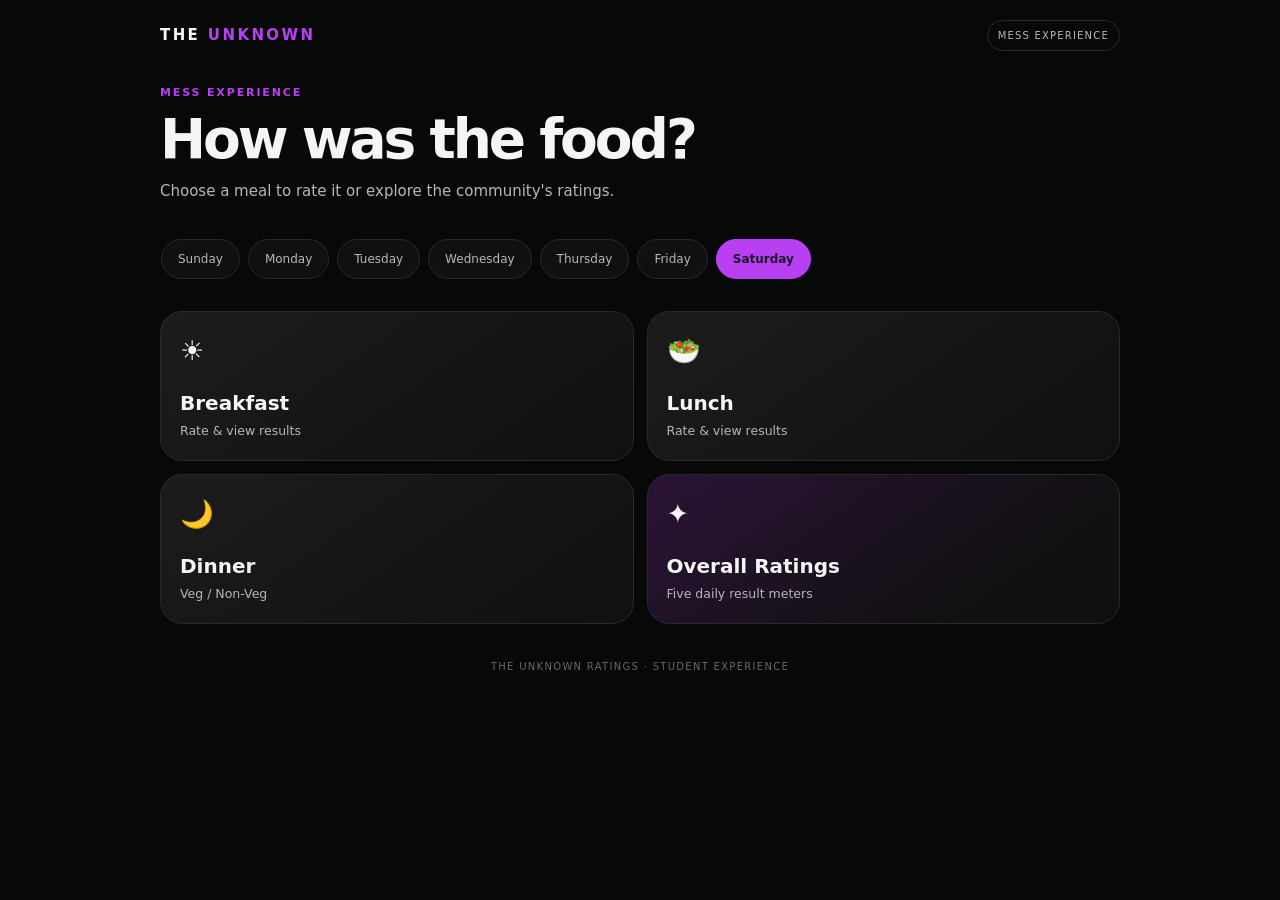
==== index.html @ 6942d3db "Add files via upload" ====
<!doctype html>
<html lang="en">
<head>
<meta charset="utf-8"><meta name="viewport" content="width=device-width,initial-scale=1">
<meta name="theme-color" content="#10121b">
<title>The Unknown Ratings — V2</title>
<link rel="stylesheet" href="styles.css"></head>
<body><div class="shell"><header><div class="brand">THE <span>UNKNOWN</span></div><div class="tag">MESS EXPERIENCE</div></header><main id="app"></main><div class="footer">THE UNKNOWN RATINGS · STUDENT EXPERIENCE</div></div>
<script src="app.js"></script></body></html>
---- styles.css ----
:root{--bg:#080808;--surface:#101010;--surface2:#1c1c1c;--line:#292929;--ink:#f5f5f5;--muted:#b7b7b7;--accent:#b83ff2;--blue:#00c995;--green:#00c995;--purple:#b83ff2;--r:22px}
*{box-sizing:border-box}body{margin:0;background:var(--bg);color:var(--ink);font:15px/1.5 Inter,system-ui,-apple-system,"Segoe UI",sans-serif;transition:background .3s}
body.cosmic,body.aurora{--bg:#080808;--surface:#101010;--surface2:#1c1c1c;--line:#292929;--accent:#b83ff2}
button,input,select,textarea{font:inherit}button{cursor:pointer;color:inherit}
.shell{width:min(100% - 28px,960px);margin:auto;padding:20px 0 50px}
header{display:flex;justify-content:space-between;align-items:center;margin-bottom:34px}
.brand{font-weight:900;letter-spacing:.16em}.brand span{color:var(--accent)}.tag{font-size:10px;letter-spacing:.12em;color:var(--muted);border:1px solid var(--line);padding:7px 10px;border-radius:30px}
.kicker{font-size:11px;letter-spacing:.17em;color:var(--accent);font-weight:850;text-transform:uppercase}
h1{font-size:clamp(35px,7vw,55px);line-height:1.02;letter-spacing:-.055em;margin:9px 0 12px}h2{font-size:22px;letter-spacing:-.03em;margin:0 0 5px}h3{margin:0;font-size:17px}
p{margin:0;color:var(--muted);line-height:1.6}.hero{margin-bottom:24px}
.days{display:flex;gap:8px;overflow-x:auto;overflow-y:hidden;padding:12px 1px 17px;margin-bottom:15px;scrollbar-width:none;-ms-overflow-style:none;overscroll-behavior-x:contain;scroll-behavior:smooth;touch-action:pan-x}.days::-webkit-scrollbar{display:none;width:0;height:0}
.day{flex:0 0 auto;border:1px solid var(--line);background:var(--surface);color:var(--muted);padding:10px 16px;border-radius:30px;font-size:12px}
.day.active{background:var(--accent);border-color:var(--accent);color:#171923;font-weight:850}
.grid{display:grid;grid-template-columns:repeat(2,minmax(0,1fr));gap:13px}
.tile{min-height:150px;padding:19px;text-align:left;border:1px solid var(--line);border-radius:var(--r);background:linear-gradient(145deg,var(--surface2),var(--surface));display:flex;flex-direction:column;justify-content:space-between;transition:transform .22s,border-color .22s;animation:enter .35s both}
.tile:hover{transform:translateY(-3px);border-color:var(--accent)}.tile .emoji{font-size:27px}.tile strong{font-size:20px}.tile small{display:block;color:var(--muted);margin-top:4px}
.tile.results{grid-column:auto;min-height:132px;flex-direction:column;align-items:flex-start;justify-content:space-between;gap:10px;background:linear-gradient(145deg,rgba(184,63,242,.20),var(--surface) 78%)}.tile.results .emoji{font-size:27px}.tile.results strong{display:block}
.panel{background:var(--surface);border:1px solid var(--line);border-radius:var(--r);padding:19px;margin:14px 0;animation:enter .3s both}
.row{display:flex;justify-content:space-between;align-items:center;gap:12px}.back{border:0;background:none;color:var(--muted);padding:5px 0 15px}.back:hover{color:var(--ink)}
.pill{border:1px solid var(--line);border-radius:30px;padding:6px 10px;color:var(--muted);font-size:10px;white-space:nowrap}
.choicegrid{display:grid;grid-template-columns:repeat(2,1fr);gap:12px}.choice{background:var(--surface);border:1px solid var(--line);border-radius:19px;text-align:left;padding:22px;min-height:135px;transition:.2s}.choice:hover{border-color:var(--accent);transform:translateY(-3px)}.choice span{display:block;font-size:28px;margin-bottom:15px}.choice small{display:block;color:var(--muted);margin-top:4px}
.meter-layout{display:grid;grid-template-columns:minmax(0,1.15fr) minmax(170px,.85fr);gap:clamp(14px,3vw,28px);align-items:center;margin-top:18px;padding:18px;background:#050505;border:1px solid #252525;border-radius:20px}
.meter{text-align:center;min-width:0;display:flex;flex-direction:column;align-items:center;justify-content:center}
.gauge{display:block;width:min(100%,370px);height:auto;overflow:visible;filter:drop-shadow(0 5px 16px rgba(0,0,0,.35))}
.number{font-size:34px;font-weight:850;fill:#fff;letter-spacing:-.04em}
.glabel{font-size:9px;font-weight:750;letter-spacing:.13em;fill:#aaa}
.votes{font-size:12px;color:#c4c4c4;margin-top:-2px;letter-spacing:.02em;font-variant-numeric:tabular-nums}
.legend{display:grid;gap:8px;width:100%;max-width:260px}
.legendline{display:grid;grid-template-columns:11px minmax(0,1fr) auto;gap:10px;align-items:center;font-size:12px;padding:9px 11px;border:1px solid #242424;background:#0c0c0c;border-radius:11px;color:#e8e8e8}
.legendline b{font-variant-numeric:tabular-nums;color:#fff;background:#202020;padding:3px 8px;border-radius:20px;min-width:43px;text-align:center}
.dot{width:10px;height:10px;border-radius:50%;box-shadow:0 0 10px currentColor}
.meter-track{stroke:#252525!important}
.meter-segment{filter:none}
.rating{border-top:1px solid var(--line);padding:16px 0}.rating:first-of-type{border-top:0}.rating-buttons{display:grid;grid-template-columns:repeat(4,minmax(0,1fr));gap:6px;margin-top:10px}
.rate{background:#080808;border:1px solid var(--line);border-radius:11px;color:var(--muted);padding:9px 2px;font-size:10px;min-height:49px;transition:transform .15s,background .15s,border-color .15s}.rate[data-v="1"]{--rate-color:#F45F82}.rate[data-v="2"]{--rate-color:#FFBE00}.rate[data-v="3"]{--rate-color:#00C995}.rate[data-v="4"]{--rate-color:#B83FF2}.rate.selected{background:var(--rate-color);color:#101014;border-color:var(--rate-color);font-weight:850;transform:scale(1.02)}
.primary{border:0;border-radius:30px;padding:12px 20px;background:var(--accent);color:#171923;font-weight:850}.primary:disabled{opacity:.4;cursor:not-allowed}.secondary{border:1px solid var(--line);background:var(--surface2);border-radius:30px;padding:9px 13px}
textarea,.field{width:100%;background:#080808;border:1px solid var(--line);color:var(--ink);border-radius:12px;padding:11px}
.admin-grid{display:grid;grid-template-columns:repeat(2,1fr);gap:12px}.adminbox{background:var(--bg);border:1px solid var(--line);border-radius:15px;padding:14px}.adminbox label{display:block;color:var(--muted);font-size:12px;margin:9px 0 4px}
.notice{font-size:11px;color:var(--muted);line-height:1.5}.review-box{margin-top:15px}.review-box h3{margin-bottom:10px}.review-box textarea{display:block;min-height:112px;resize:vertical}.review-meta{display:flex;justify-content:space-between;margin-top:6px}.mini-grid{display:grid;grid-template-columns:repeat(2,1fr);gap:10px}.mini{background:var(--surface2);border:1px solid var(--line);border-radius:14px;padding:13px}.mini b{display:block;font-size:18px}.mini span{font-size:11px;color:var(--muted)}
.empty{border:1px dashed var(--line);border-radius:14px;padding:20px;text-align:center;color:var(--muted)}
.footer{text-align:center;color:var(--muted);opacity:.55;font-size:10px;letter-spacing:.13em;margin-top:35px}
@keyframes enter{from{opacity:0;transform:translateY(9px)}to{opacity:1;transform:translateY(0)}}
@media(max-width:650px){.shell{width:calc(100% - 22px)}.grid{gap:9px}.tile{min-height:132px;padding:15px}.tile strong{font-size:18px}.panel{padding:15px}.meter-layout{grid-template-columns:1fr}.legend{max-width:390px;width:100%;margin:0 auto}.admin-grid{grid-template-columns:1fr}.rate{font-size:9px}.tile.results{min-height:132px}}
@media(prefers-reduced-motion:reduce){*,*::before,*::after{animation:none!important;transition:none!important}}
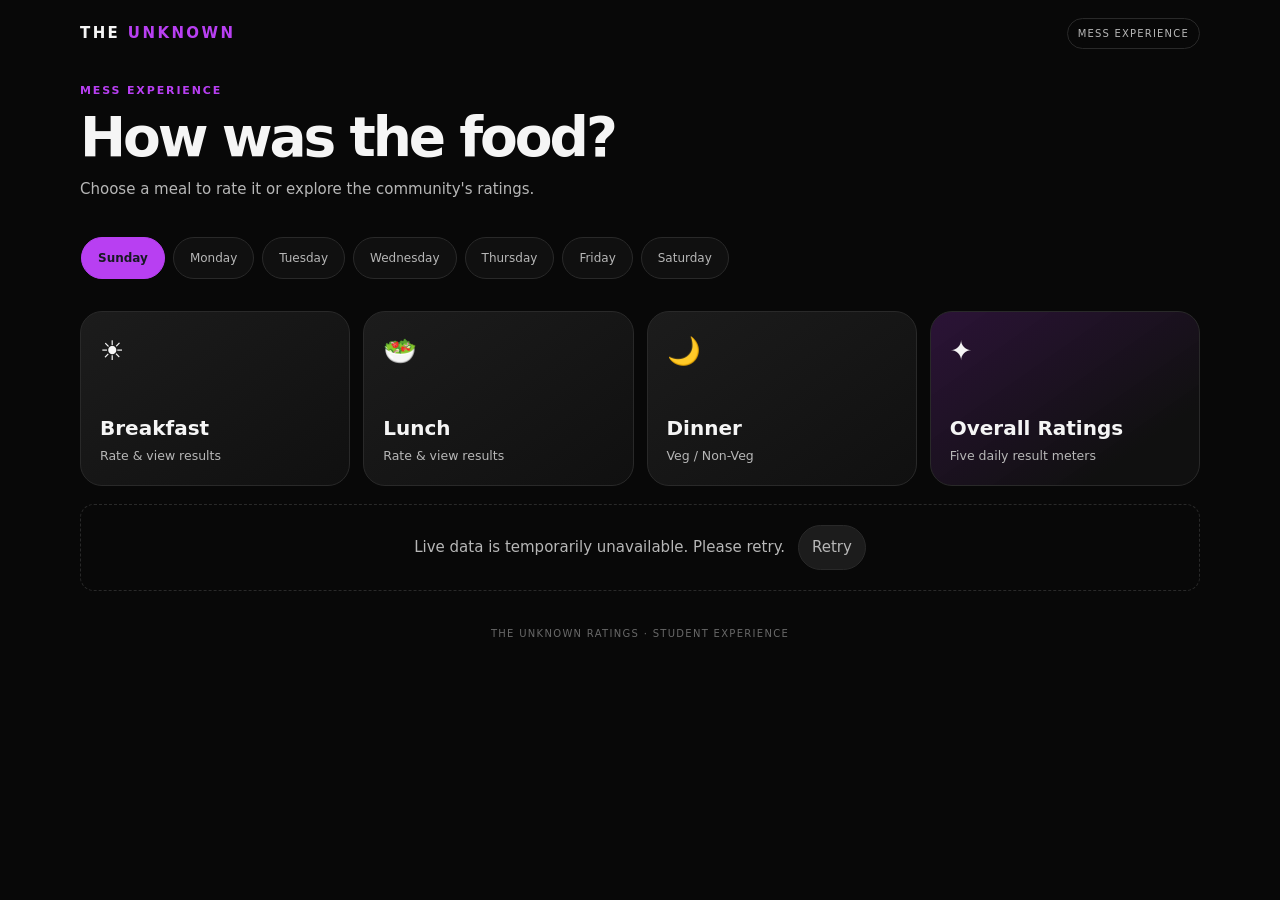
==== commit fe485bce: "Improve viewport and safe-area support" ====
--- a/index.html
+++ b/index.html
@@ -1,7 +1,7 @@
 <!doctype html>
 <html lang="en">
 <head>
-<meta charset="utf-8"><meta name="viewport" content="width=device-width,initial-scale=1">
+<meta charset="utf-8"><meta name="viewport" content="width=device-width,initial-scale=1,viewport-fit=cover"><meta name="color-scheme" content="dark">
 <meta name="theme-color" content="#10121b">
 <title>The Unknown Ratings — V2</title>
 <link rel="stylesheet" href="styles.css"></head>
--- a/styles.css
+++ b/styles.css
@@ -1,5 +1,11 @@
 :root{--bg:#080808;--surface:#101010;--surface2:#1c1c1c;--line:#292929;--ink:#f5f5f5;--muted:#b7b7b7;--accent:#b83ff2;--blue:#00c995;--green:#00c995;--purple:#b83ff2;--r:22px}
-*{box-sizing:border-box}body{margin:0;background:var(--bg);color:var(--ink);font:15px/1.5 Inter,system-ui,-apple-system,"Segoe UI",sans-serif;transition:background .3s}
+*{box-sizing:border-box}
+html{scrollbar-color:#34343b #090909;scrollbar-width:thin}
+html::-webkit-scrollbar{width:8px;height:8px}
+html::-webkit-scrollbar-track{background:#090909}
+html::-webkit-scrollbar-thumb{background:#34343b;border:2px solid #090909;border-radius:10px}
+html::-webkit-scrollbar-thumb:hover{background:#55515f}
+body{margin:0;background:var(--bg);color:var(--ink);font:15px/1.5 Inter,system-ui,-apple-system,"Segoe UI",sans-serif;transition:background .3s}
 body.cosmic,body.aurora{--bg:#080808;--surface:#101010;--surface2:#1c1c1c;--line:#292929;--accent:#b83ff2}
 button,input,select,textarea{font:inherit}button{cursor:pointer;color:inherit}
 .shell{width:min(100% - 28px,960px);margin:auto;padding:20px 0 50px}
@@ -16,7 +22,12 @@
 .tile:hover{transform:translateY(-3px);border-color:var(--accent)}.tile .emoji{font-size:27px}.tile strong{font-size:20px}.tile small{display:block;color:var(--muted);margin-top:4px}
 .tile.results{grid-column:auto;min-height:132px;flex-direction:column;align-items:flex-start;justify-content:space-between;gap:10px;background:linear-gradient(145deg,rgba(184,63,242,.20),var(--surface) 78%)}.tile.results .emoji{font-size:27px}.tile.results strong{display:block}
 .panel{background:var(--surface);border:1px solid var(--line);border-radius:var(--r);padding:19px;margin:14px 0;animation:enter .3s both}
-.row{display:flex;justify-content:space-between;align-items:center;gap:12px}.back{border:0;background:none;color:var(--muted);padding:5px 0 15px}.back:hover{color:var(--ink)}
+.row{display:flex;justify-content:space-between;align-items:center;gap:12px}
+.back{display:inline-flex;align-items:center;gap:9px;min-height:42px;margin:0 0 18px;padding:8px 15px;border:1px solid #303039;border-radius:14px;background:linear-gradient(145deg,#19191f,#101014);color:#dedee5;font-weight:700;letter-spacing:.01em;box-shadow:0 5px 16px rgba(0,0,0,.22);transition:background .18s,border-color .18s,transform .18s}
+.back:hover{color:#fff;border-color:var(--accent);background:#1b1720;transform:translateX(-2px)}
+.edit-saved{border-color:rgba(0,201,149,.28);background:linear-gradient(145deg,rgba(0,201,149,.07),var(--surface) 60%)}
+.edit-trigger{margin-top:15px;font-weight:750;padding:11px 17px}
+#votePanel[hidden]{display:none}
 .pill{border:1px solid var(--line);border-radius:30px;padding:6px 10px;color:var(--muted);font-size:10px;white-space:nowrap}
 .choicegrid{display:grid;grid-template-columns:repeat(2,1fr);gap:12px}.choice{background:var(--surface);border:1px solid var(--line);border-radius:19px;text-align:left;padding:22px;min-height:135px;transition:.2s}.choice:hover{border-color:var(--accent);transform:translateY(-3px)}.choice span{display:block;font-size:28px;margin-bottom:15px}.choice small{display:block;color:var(--muted);margin-top:4px}
 .meter-layout{display:grid;grid-template-columns:minmax(0,1.15fr) minmax(170px,.85fr);gap:clamp(14px,3vw,28px);align-items:center;margin-top:18px;padding:18px;background:#050505;border:1px solid #252525;border-radius:20px}
@@ -42,3 +53,51 @@
 @keyframes enter{from{opacity:0;transform:translateY(9px)}to{opacity:1;transform:translateY(0)}}
 @media(max-width:650px){.shell{width:calc(100% - 22px)}.grid{gap:9px}.tile{min-height:132px;padding:15px}.tile strong{font-size:18px}.panel{padding:15px}.meter-layout{grid-template-columns:1fr}.legend{max-width:390px;width:100%;margin:0 auto}.admin-grid{grid-template-columns:1fr}.rate{font-size:9px}.tile.results{min-height:132px}}
 @media(prefers-reduced-motion:reduce){*,*::before,*::after{animation:none!important;transition:none!important}}
+
+/* Cross-device layout and orientation support */
+html{min-height:100%;-webkit-text-size-adjust:100%;text-size-adjust:100%;scroll-behavior:smooth}
+body{min-height:100vh;min-height:100dvh;overflow-x:hidden}
+.shell{width:min(100% - 32px,1120px);padding-top:max(18px,env(safe-area-inset-top));padding-bottom:max(38px,env(safe-area-inset-bottom))}
+button,a,input,select,textarea{touch-action:manipulation}
+button{min-height:42px}
+input,select,textarea{font-size:16px;max-width:100%}
+img,svg,canvas{max-width:100%;height:auto}
+.grid{grid-template-columns:repeat(2,minmax(0,1fr))}
+.meter-layout{grid-template-columns:minmax(0,1.2fr) minmax(190px,.8fr)}
+.connection-warning{margin-top:18px;line-height:1.7}
+.connection-warning button{margin-left:8px}
+.live-note{margin-top:18px;text-align:center}
+@media(min-width:900px){
+ .grid{grid-template-columns:repeat(4,minmax(0,1fr))}
+ .tile{min-height:175px}
+}
+@media(max-width:700px){
+ .shell{width:calc(100% - 24px)}
+ .meter-layout{grid-template-columns:minmax(0,1fr)}
+ .legend{max-width:420px}
+ .row{flex-wrap:wrap}
+ .rating-buttons{grid-template-columns:repeat(2,minmax(0,1fr))}
+ .rate{font-size:13px;min-height:48px;padding:10px 6px}
+}
+@media(orientation:landscape) and (max-height:560px) and (min-width:560px){
+ .shell{width:min(100% - 40px,1180px);padding-top:12px;padding-bottom:24px}
+ header{margin-bottom:18px}
+ .hero{margin-bottom:14px}
+ h1{font-size:clamp(30px,5vw,46px)}
+ .grid{grid-template-columns:repeat(4,minmax(0,1fr))}
+ .tile,.tile.results{min-height:116px;padding:14px}
+ .meter-layout{grid-template-columns:minmax(0,1.3fr) minmax(180px,.7fr);gap:16px}
+ .panel{padding:15px}
+}
+@media(max-width:420px){
+ .shell{width:calc(100% - 20px)}
+ .brand{font-size:14px}
+ .tag{font-size:9px}
+ .grid{gap:8px}
+ .tile{min-height:122px;padding:12px}
+ .tile strong{font-size:16px}
+ .day{padding:9px 12px}
+}
+@supports(padding:max(0px)){
+ .shell{padding-left:env(safe-area-inset-left);padding-right:env(safe-area-inset-right)}
+}
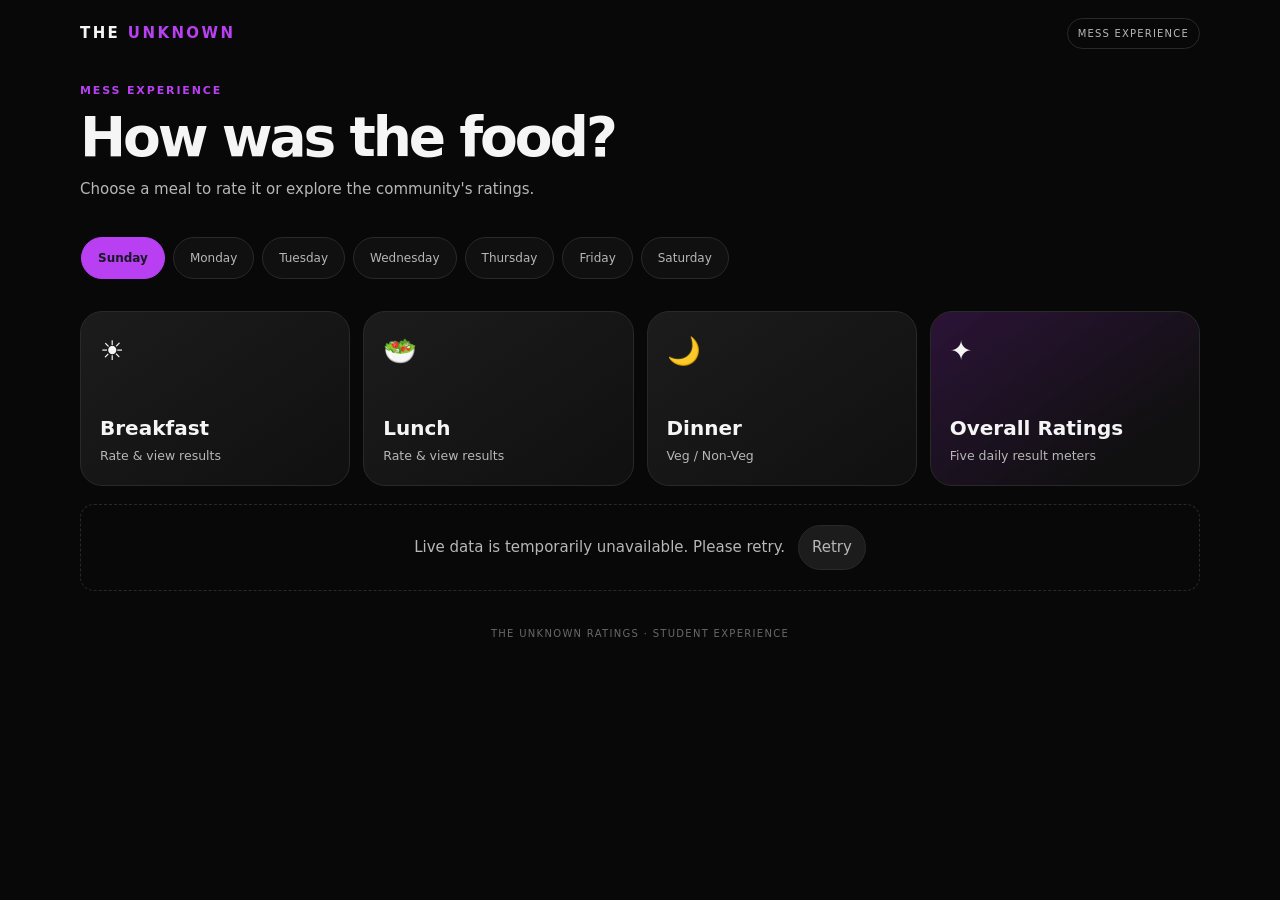
==== commit 090f0ce0: "Bust browser cache for fixed rating interaction" ====
--- a/index.html
+++ b/index.html
@@ -4,6 +4,6 @@
 <meta charset="utf-8"><meta name="viewport" content="width=device-width,initial-scale=1,viewport-fit=cover"><meta name="color-scheme" content="dark">
 <meta name="theme-color" content="#10121b">
 <title>The Unknown Ratings — V2</title>
-<link rel="stylesheet" href="styles.css"></head>
+<link rel="stylesheet" href="styles.css?v=2.3.0"></head>
 <body><div class="shell"><header><div class="brand">THE <span>UNKNOWN</span></div><div class="tag">MESS EXPERIENCE</div></header><main id="app"></main><div class="footer">THE UNKNOWN RATINGS · STUDENT EXPERIENCE</div></div>
-<script src="app.js"></script></body></html>+<script src="app.js?v=2.3.0"></script></body></html>
--- a/styles.css
+++ b/styles.css
@@ -101,3 +101,22 @@
 @supports(padding:max(0px)){
  .shell{padding-left:env(safe-area-inset-left);padding-right:env(safe-area-inset-right)}
 }
+
+/* Performance: avoid repaint-heavy entrance effects on every view update. */
+.tile,.panel{animation:none!important}
+html{scroll-behavior:auto}
+@media(hover:none){
+ .tile:hover,.choice:hover,.back:hover{transform:none}
+}
+@media(orientation:landscape) and (max-height:560px){
+ .shell{padding-top:10px;padding-bottom:18px}
+ header{margin-bottom:16px}
+ .panel{margin:9px 0;padding:13px}
+ .meter-layout{gap:12px;padding:13px}
+}
+
+/* Meter-only updates: subtle transition without repainting the page. */
+#liveMeter{transition:opacity .18s ease,transform .18s ease}
+#liveMeter.meter-updating{opacity:.55;transform:translateY(2px) scale(.995)}
+#liveMeter .meter-segment{transition:opacity .24s ease,stroke-width .24s ease}
+@media(prefers-reduced-motion:reduce){#liveMeter,#liveMeter .meter-segment{transition:none!important}}
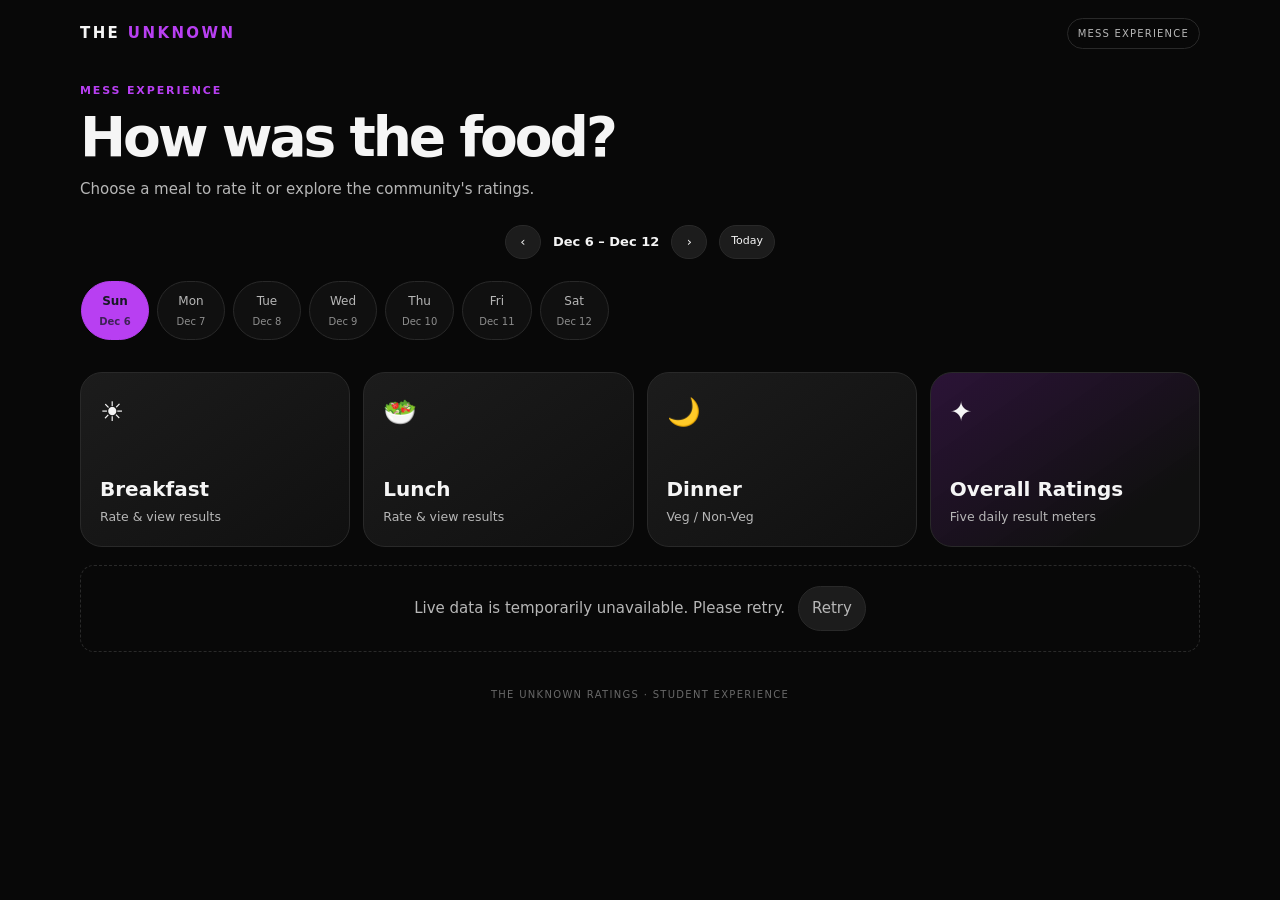
==== commit ea476fe8: "Bump optimized frontend assets" ====
--- a/index.html
+++ b/index.html
@@ -4,6 +4,6 @@
 <meta charset="utf-8"><meta name="viewport" content="width=device-width,initial-scale=1,viewport-fit=cover"><meta name="color-scheme" content="dark">
 <meta name="theme-color" content="#10121b">
 <title>The Unknown Ratings — V2</title>
-<link rel="stylesheet" href="styles.css?v=2.3.0"></head>
+<link rel="stylesheet" href="styles.css?v=2.8.0"></head>
 <body><div class="shell"><header><div class="brand">THE <span>UNKNOWN</span></div><div class="tag">MESS EXPERIENCE</div></header><main id="app"></main><div class="footer">THE UNKNOWN RATINGS · STUDENT EXPERIENCE</div></div>
-<script src="app.js?v=2.3.0"></script></body></html>+<script src="app.js?v=2.8.0"></script></body></html>
--- a/styles.css
+++ b/styles.css
@@ -41,7 +41,7 @@
 .legendline b{font-variant-numeric:tabular-nums;color:#fff;background:#202020;padding:3px 8px;border-radius:20px;min-width:43px;text-align:center}
 .dot{width:10px;height:10px;border-radius:50%;box-shadow:0 0 10px currentColor}
 .meter-track{stroke:#252525!important}
-.meter-segment{filter:none}
+.meter-segment{filter:none;transition:stroke-dasharray .7s cubic-bezier(.22,.8,.25,1),stroke-dashoffset .7s cubic-bezier(.22,.8,.25,1),opacity .25s ease}
 .rating{border-top:1px solid var(--line);padding:16px 0}.rating:first-of-type{border-top:0}.rating-buttons{display:grid;grid-template-columns:repeat(4,minmax(0,1fr));gap:6px;margin-top:10px}
 .rate{background:#080808;border:1px solid var(--line);border-radius:11px;color:var(--muted);padding:9px 2px;font-size:10px;min-height:49px;transition:transform .15s,background .15s,border-color .15s}.rate[data-v="1"]{--rate-color:#F45F82}.rate[data-v="2"]{--rate-color:#FFBE00}.rate[data-v="3"]{--rate-color:#00C995}.rate[data-v="4"]{--rate-color:#B83FF2}.rate.selected{background:var(--rate-color);color:#101014;border-color:var(--rate-color);font-weight:850;transform:scale(1.02)}
 .primary{border:0;border-radius:30px;padding:12px 20px;background:var(--accent);color:#171923;font-weight:850}.primary:disabled{opacity:.4;cursor:not-allowed}.secondary{border:1px solid var(--line);background:var(--surface2);border-radius:30px;padding:9px 13px}
@@ -120,3 +120,10 @@
 #liveMeter.meter-updating{opacity:.55;transform:translateY(2px) scale(.995)}
 #liveMeter .meter-segment{transition:opacity .24s ease,stroke-width .24s ease}
 @media(prefers-reduced-motion:reduce){#liveMeter,#liveMeter .meter-segment{transition:none!important}}
+
+/* Animate semicircle segments in place without replacing the SVG. */
+#liveMeter .meter-segment{transition:stroke-dasharray .55s cubic-bezier(.2,.75,.25,1),stroke-dashoffset .55s cubic-bezier(.2,.75,.25,1),opacity .3s ease}
+#liveMeter .number{transition:fill .25s ease}
+@media(prefers-reduced-motion:reduce){#liveMeter .meter-segment,#liveMeter .number{transition:none!important}}
+
+.week-nav{display:flex;align-items:center;justify-content:center;gap:12px;margin:18px 0 10px;color:var(--muted);font-size:13px}.week-nav strong{font-variant-numeric:tabular-nums;color:var(--ink);font-weight:700}.week-shift,.week-today{border:1px solid var(--line);border-radius:999px;background:var(--surface2);color:var(--ink);min-width:36px;min-height:34px;padding:5px 11px}.week-today{font-size:11px}.days .day{display:flex;flex-direction:column;gap:4px;align-items:center;justify-content:center;min-width:68px}.days .day small{font-size:10px;opacity:.75}@media(max-width:420px){.week-nav{gap:7px}.days{gap:5px}.days .day{min-width:0;flex:1;padding:9px 2px;font-size:11px}.days .day small{font-size:9px}}@media(prefers-reduced-motion:reduce){.meter-segment{transition:none}}
